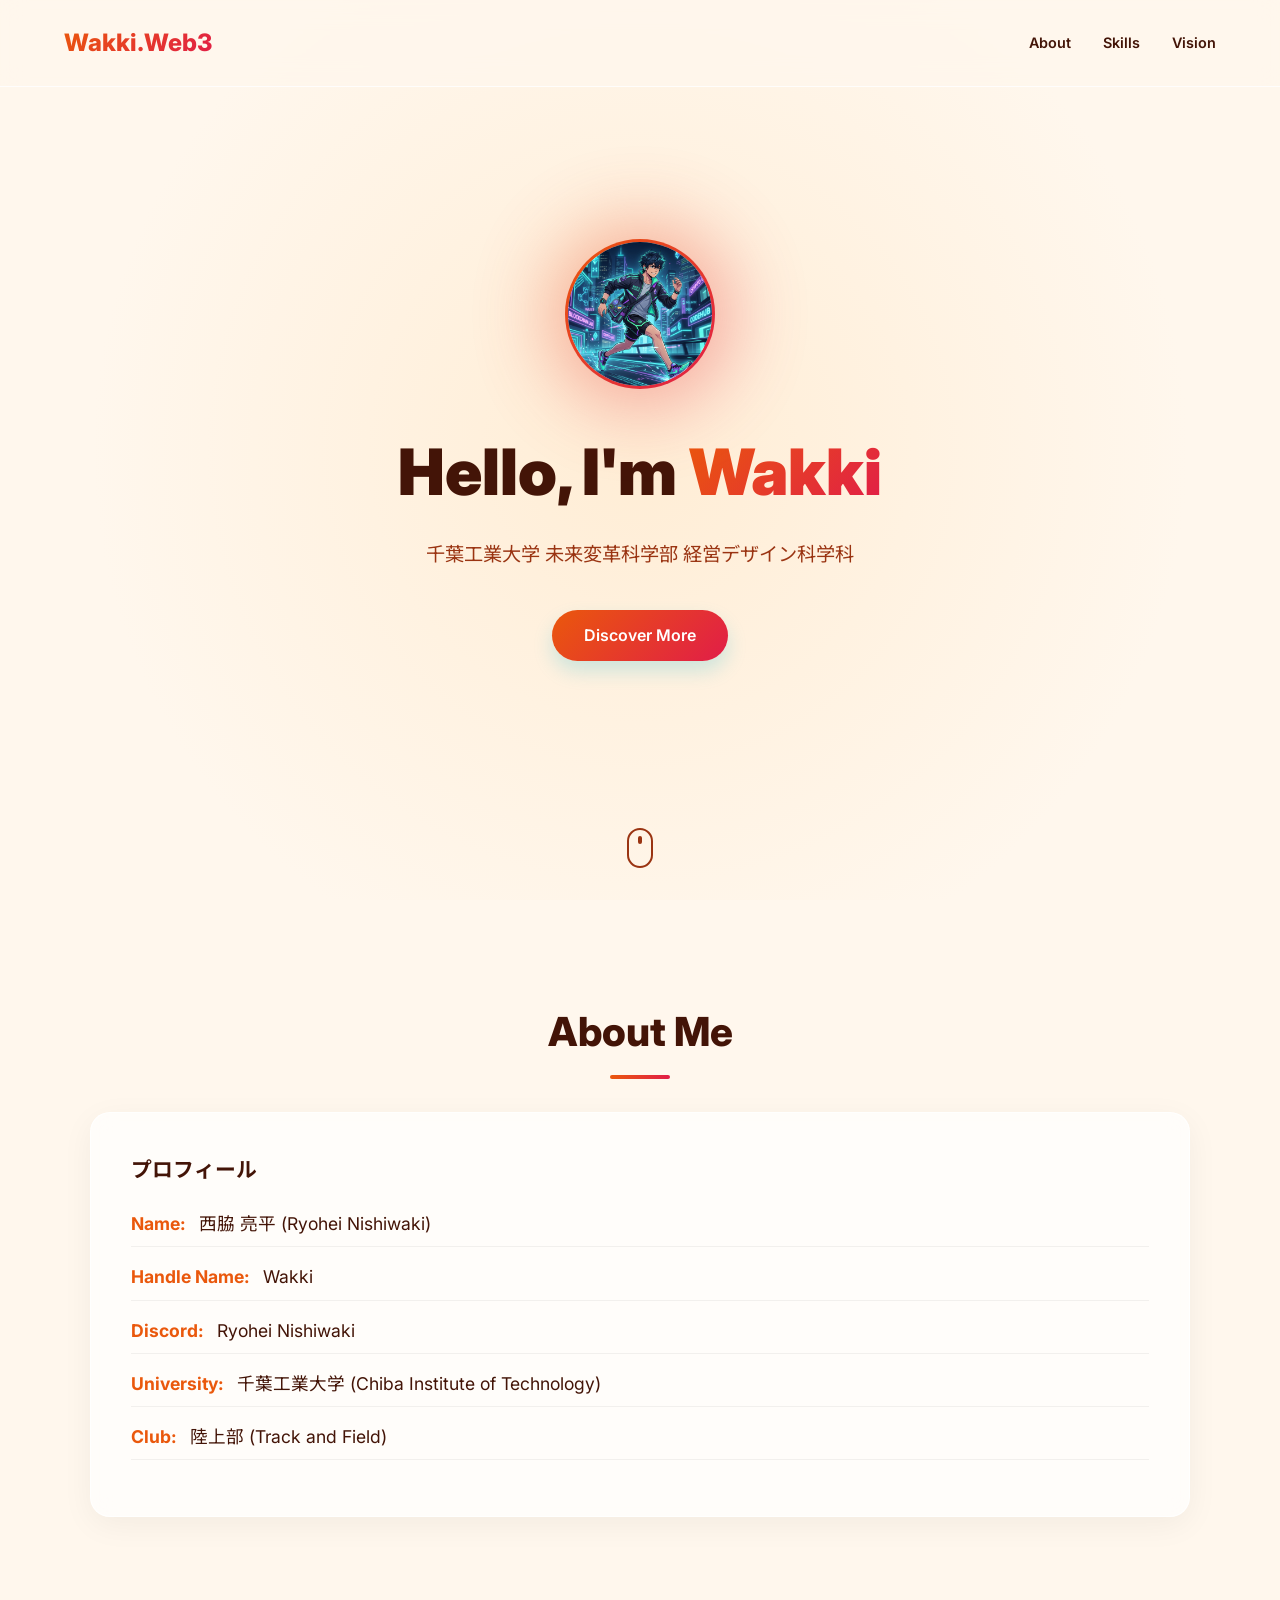
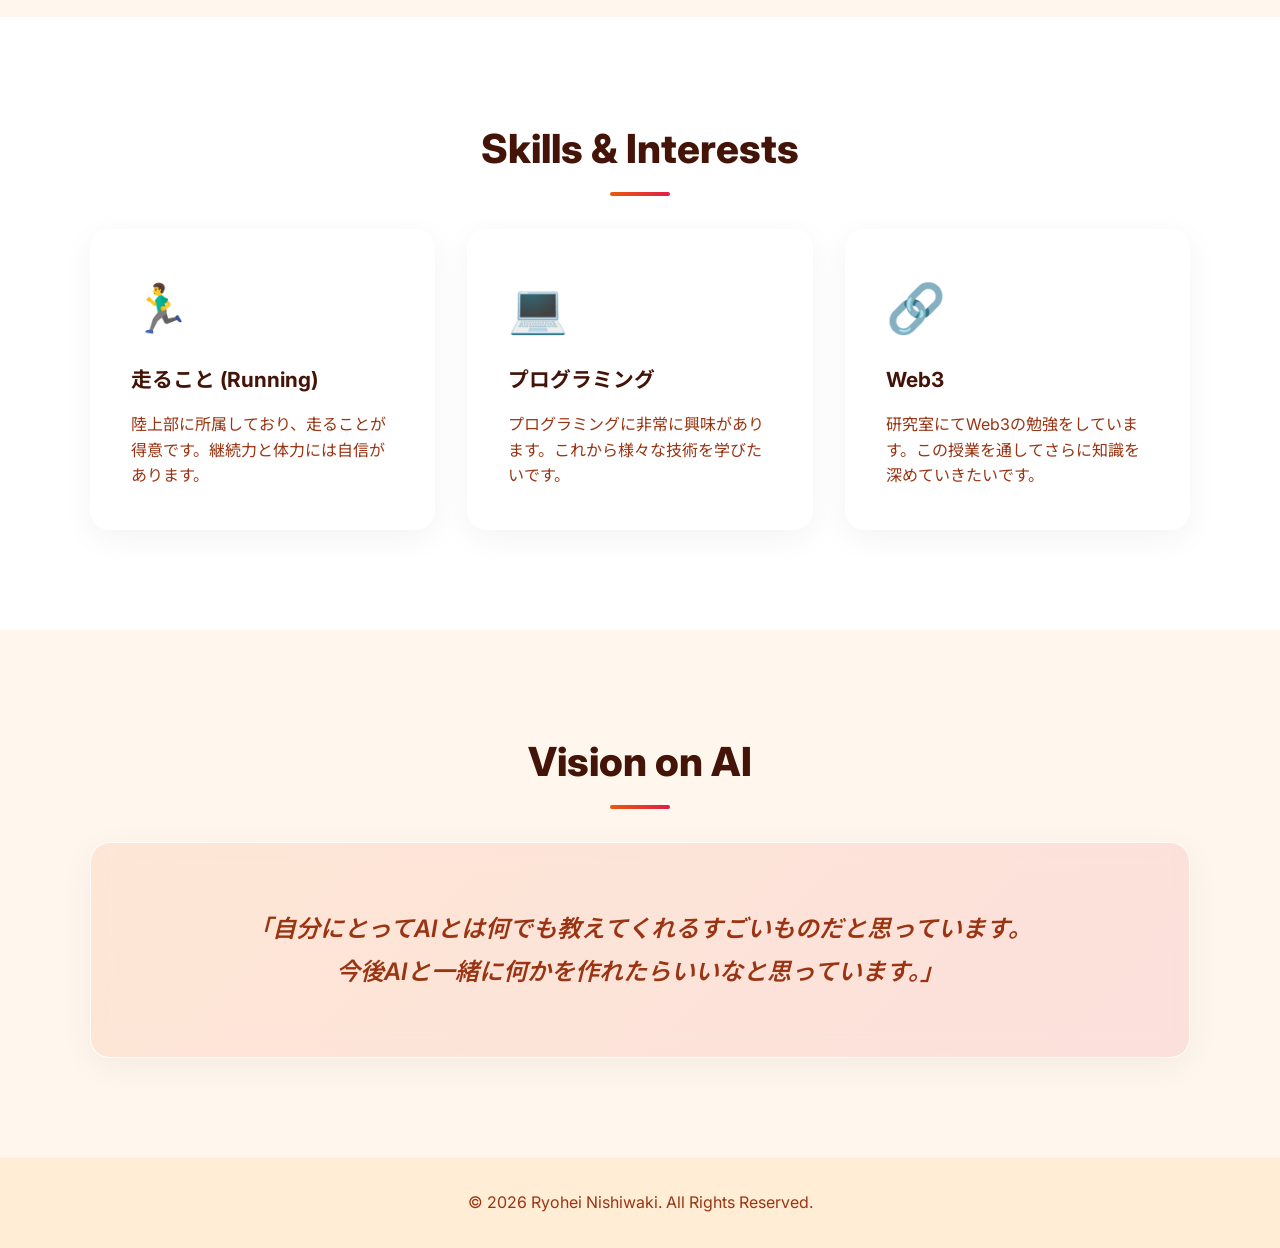
==== index.html @ 1f0b86fa "Initial commit of portfolio site" ====
<!DOCTYPE html>
<html lang="ja">
<head>
    <meta charset="UTF-8">
    <meta name="viewport" content="width=device-width, initial-scale=1.0">
    <title>Ryohei | Portfolio</title>
    <meta name="description" content="西脇亮平 (Ryohei Nishiwaki) の自己紹介ポートフォリオサイト">
    <link rel="preconnect" href="https://fonts.googleapis.com">
    <link rel="preconnect" href="https://fonts.gstatic.com" crossorigin>
    <link href="https://fonts.googleapis.com/css2?family=Inter:wght@400;600;800&family=Noto+Sans+JP:wght@400;700;900&display=swap" rel="stylesheet">
    <link rel="stylesheet" href="style.css">
</head>
<body>
    <header class="navbar">
        <div class="logo">Wakki.Web3</div>
        <nav>
            <ul>
                <li><a href="#about">About</a></li>
                <li><a href="#skills">Skills</a></li>
                <li><a href="#vision">Vision</a></li>
            </ul>
        </nav>
    </header>

    <main>
        <section id="hero" class="hero">
            <div class="hero-content">
                <div class="avatar-container animate-on-load">
                    <img src="avatar.png" alt="Ryohei Avatar" class="avatar">
                    <div class="glow"></div>
                </div>
                <h1 class="animate-on-load delay-1">Hello, I'm <span class="highlight">Wakki</span></h1>
                <p class="subtitle animate-on-load delay-2">千葉工業大学 未来変革科学部 経営デザイン科学科</p>
                <a href="#about" class="btn animate-on-load delay-3">Discover More</a>
            </div>
            <div class="scroll-indicator">
                <div class="mouse"></div>
            </div>
        </section>

        <section id="about" class="section">
            <div class="container fade-in">
                <h2 class="section-title">About Me</h2>
                <div class="card glass">
                    <div class="card-content">
                        <h3>プロフィール</h3>
                        <ul class="info-list">
                            <li><span class="label">Name:</span> 西脇 亮平 (Ryohei Nishiwaki)</li>
                            <li><span class="label">Handle Name:</span> Wakki</li>
                            <li><span class="label">Discord:</span> Ryohei Nishiwaki</li>
                            <li><span class="label">University:</span> 千葉工業大学 (Chiba Institute of Technology)</li>
                            <li><span class="label">Club:</span> 陸上部 (Track and Field)</li>
                        </ul>
                    </div>
                </div>
            </div>
        </section>

        <section id="skills" class="section bg-alt">
            <div class="container fade-in">
                <h2 class="section-title">Skills & Interests</h2>
                <div class="grid">
                    <div class="card glass hover-effect">
                        <div class="icon">🏃‍♂️</div>
                        <h3>走ること (Running)</h3>
                        <p>陸上部に所属しており、走ることが得意です。継続力と体力には自信があります。</p>
                    </div>
                    <div class="card glass hover-effect">
                        <div class="icon">💻</div>
                        <h3>プログラミング</h3>
                        <p>プログラミングに非常に興味があります。これから様々な技術を学びたいです。</p>
                    </div>
                    <div class="card glass hover-effect">
                        <div class="icon">🔗</div>
                        <h3>Web3</h3>
                        <p>研究室にてWeb3の勉強をしています。この授業を通してさらに知識を深めていきたいです。</p>
                    </div>
                </div>
            </div>
        </section>

        <section id="vision" class="section">
            <div class="container fade-in">
                <h2 class="section-title">Vision on AI</h2>
                <div class="card banner glass">
                    <p class="quote">「自分にとってAIとは何でも教えてくれるすごいものだと思っています。<br>今後AIと一緒に何かを作れたらいいなと思っています。」</p>
                </div>
            </div>
        </section>
    </main>

    <footer>
        <p>&copy; 2026 Ryohei Nishiwaki. All Rights Reserved.</p>
    </footer>

    <script src="script.js"></script>
</body>
</html>
---- style.css ----
:root {
    --bg-main: #FFF7ED;
    --bg-alt: #FFFFFF;
    --text-main: #431407;
    --text-muted: #9A3412;
    --accent-1: #EA580C;
    --accent-2: #E11D48;
    --glass-bg: rgba(255, 255, 255, 0.7);
    --glass-border: rgba(255, 255, 255, 0.8);
    --transition: all 0.4s cubic-bezier(0.16, 1, 0.3, 1);
}

* {
    margin: 0;
    padding: 0;
    box-sizing: border-box;
}

html {
    scroll-behavior: smooth;
    font-family: 'Inter', 'Noto Sans JP', sans-serif;
}

body {
    background-color: var(--bg-main);
    color: var(--text-main);
    line-height: 1.6;
    overflow-x: hidden;
}

/* Navbar */
.navbar {
    position: fixed;
    top: 0;
    width: 100%;
    padding: 1.5rem 5%;
    display: flex;
    justify-content: space-between;
    align-items: center;
    background: rgba(255, 247, 237, 0.8);
    backdrop-filter: blur(12px);
    z-index: 1000;
    border-bottom: 1px solid var(--glass-border);
}

.logo {
    font-weight: 800;
    font-size: 1.5rem;
    background: linear-gradient(135deg, var(--accent-1), var(--accent-2));
    -webkit-background-clip: text;
    -webkit-text-fill-color: transparent;
}

nav ul {
    list-style: none;
    display: flex;
    gap: 2rem;
}

nav a {
    color: var(--text-main);
    text-decoration: none;
    font-size: 0.9rem;
    font-weight: 600;
    transition: var(--transition);
}

nav a:hover {
    color: var(--accent-1);
}

/* Hero */
.hero {
    height: 100vh;
    display: flex;
    flex-direction: column;
    justify-content: center;
    align-items: center;
    text-align: center;
    position: relative;
    padding: 0 5%;
    background: radial-gradient(circle at center, #FFEDD5 0%, var(--bg-main) 70%);
}

.avatar-container {
    position: relative;
    width: 150px;
    height: 150px;
    margin: 0 auto 2rem;
    border-radius: 50%;
    z-index: 1;
}

.avatar {
    width: 100%;
    height: 100%;
    border-radius: 50%;
    object-fit: cover;
    border: 3px solid transparent;
    background: linear-gradient(var(--bg-main), var(--bg-main)) padding-box,
                linear-gradient(135deg, var(--accent-1), var(--accent-2)) border-box;
}

.glow {
    position: absolute;
    top: 50%;
    left: 50%;
    transform: translate(-50%, -50%);
    width: 180px;
    height: 180px;
    background: linear-gradient(135deg, var(--accent-1), var(--accent-2));
    border-radius: 50%;
    filter: blur(40px);
    opacity: 0.4;
    z-index: -1;
    animation: pulse 4s infinite alternate;
}

@keyframes pulse {
    0% { opacity: 0.3; transform: translate(-50%, -50%) scale(0.9); }
    100% { opacity: 0.6; transform: translate(-50%, -50%) scale(1.1); }
}

h1 {
    font-size: 4rem;
    font-weight: 900;
    margin-bottom: 1rem;
}

.highlight {
    background: linear-gradient(135deg, var(--accent-1), var(--accent-2));
    -webkit-background-clip: text;
    -webkit-text-fill-color: transparent;
}

.subtitle {
    font-size: 1.2rem;
    color: var(--text-muted);
    margin-bottom: 2.5rem;
    max-width: 600px;
}

.btn {
    display: inline-block;
    padding: 0.8rem 2rem;
    background: linear-gradient(135deg, var(--accent-1), var(--accent-2));
    color: white;
    text-decoration: none;
    border-radius: 30px;
    font-weight: 600;
    transition: var(--transition);
    box-shadow: 0 10px 20px rgba(6, 182, 212, 0.2);
}

.btn:hover {
    transform: translateY(-3px);
    box-shadow: 0 15px 25px rgba(139, 92, 246, 0.3);
}

.scroll-indicator {
    position: absolute;
    bottom: 2rem;
    left: 50%;
    transform: translateX(-50%);
}

.mouse {
    width: 26px;
    height: 40px;
    border: 2px solid var(--text-muted);
    border-radius: 20px;
    position: relative;
}

.mouse::before {
    content: '';
    position: absolute;
    top: 6px;
    left: 50%;
    transform: translateX(-50%);
    width: 4px;
    height: 8px;
    background: var(--text-muted);
    border-radius: 2px;
    animation: scroll 1.5s infinite;
}

@keyframes scroll {
    0% { transform: translate(-50%, 0); opacity: 1; }
    100% { transform: translate(-50%, 15px); opacity: 0; }
}

/* Sections */
.section {
    padding: 100px 5%;
}

.bg-alt {
    background-color: var(--bg-alt);
}

.container {
    max-width: 1100px;
    margin: 0 auto;
}

.section-title {
    font-size: 2.5rem;
    font-weight: 800;
    margin-bottom: 3rem;
    text-align: center;
    position: relative;
}

.section-title::after {
    content: '';
    position: absolute;
    bottom: -15px;
    left: 50%;
    transform: translateX(-50%);
    width: 60px;
    height: 4px;
    background: linear-gradient(90deg, var(--accent-1), var(--accent-2));
    border-radius: 2px;
}

/* Glassmorphism */
.glass {
    background: var(--glass-bg);
    backdrop-filter: blur(12px);
    border: 1px solid var(--glass-border);
    border-radius: 20px;
    padding: 2.5rem;
    box-shadow: 0 8px 32px rgba(0, 0, 0, 0.05);
}

.info-list {
    list-style: none;
    margin-top: 1.5rem;
}

.info-list li {
    margin-bottom: 1rem;
    font-size: 1.1rem;
    border-bottom: 1px solid rgba(0,0,0,0.05);
    padding-bottom: 0.5rem;
}

.label {
    font-weight: 700;
    color: var(--accent-1);
    margin-right: 0.5rem;
}

/* Grid */
.grid {
    display: grid;
    grid-template-columns: repeat(auto-fit, minmax(300px, 1fr));
    gap: 2rem;
}

.hover-effect {
    transition: var(--transition);
}

.hover-effect:hover {
    transform: translateY(-10px);
    border-color: rgba(234, 88, 12, 0.3);
    box-shadow: 0 15px 30px rgba(0,0,0,0.1);
}

.icon {
    font-size: 3rem;
    margin-bottom: 1rem;
}

.card h3 {
    margin-bottom: 1rem;
    font-size: 1.3rem;
}

.card p {
    color: var(--text-muted);
}

.banner {
    text-align: center;
    padding: 4rem 2rem;
    background: linear-gradient(135deg, rgba(234, 88, 12, 0.1), rgba(225, 29, 72, 0.1));
}

.quote {
    font-size: 1.5rem;
    font-weight: 600;
    font-style: italic;
    line-height: 1.8;
}

/* Footer */
footer {
    text-align: center;
    padding: 2rem;
    background: #FFEDD5;
    color: var(--text-muted);
}

/* Responsive */
@media (max-width: 768px) {
    h1 { font-size: 2.5rem; }
    .logo { font-size: 1.2rem; }
    nav ul { gap: 1rem; }
    .section { padding: 80px 5%; }
}

/* Initial States for Animations */
.animate-on-load {
    opacity: 0;
    transform: translateY(30px);
}

.fade-in {
    opacity: 0;
    transform: translateY(50px);
    transition: opacity 0.8s ease-out, transform 0.8s ease-out;
}

.fade-in.visible {
    opacity: 1;
    transform: translateY(0);
}
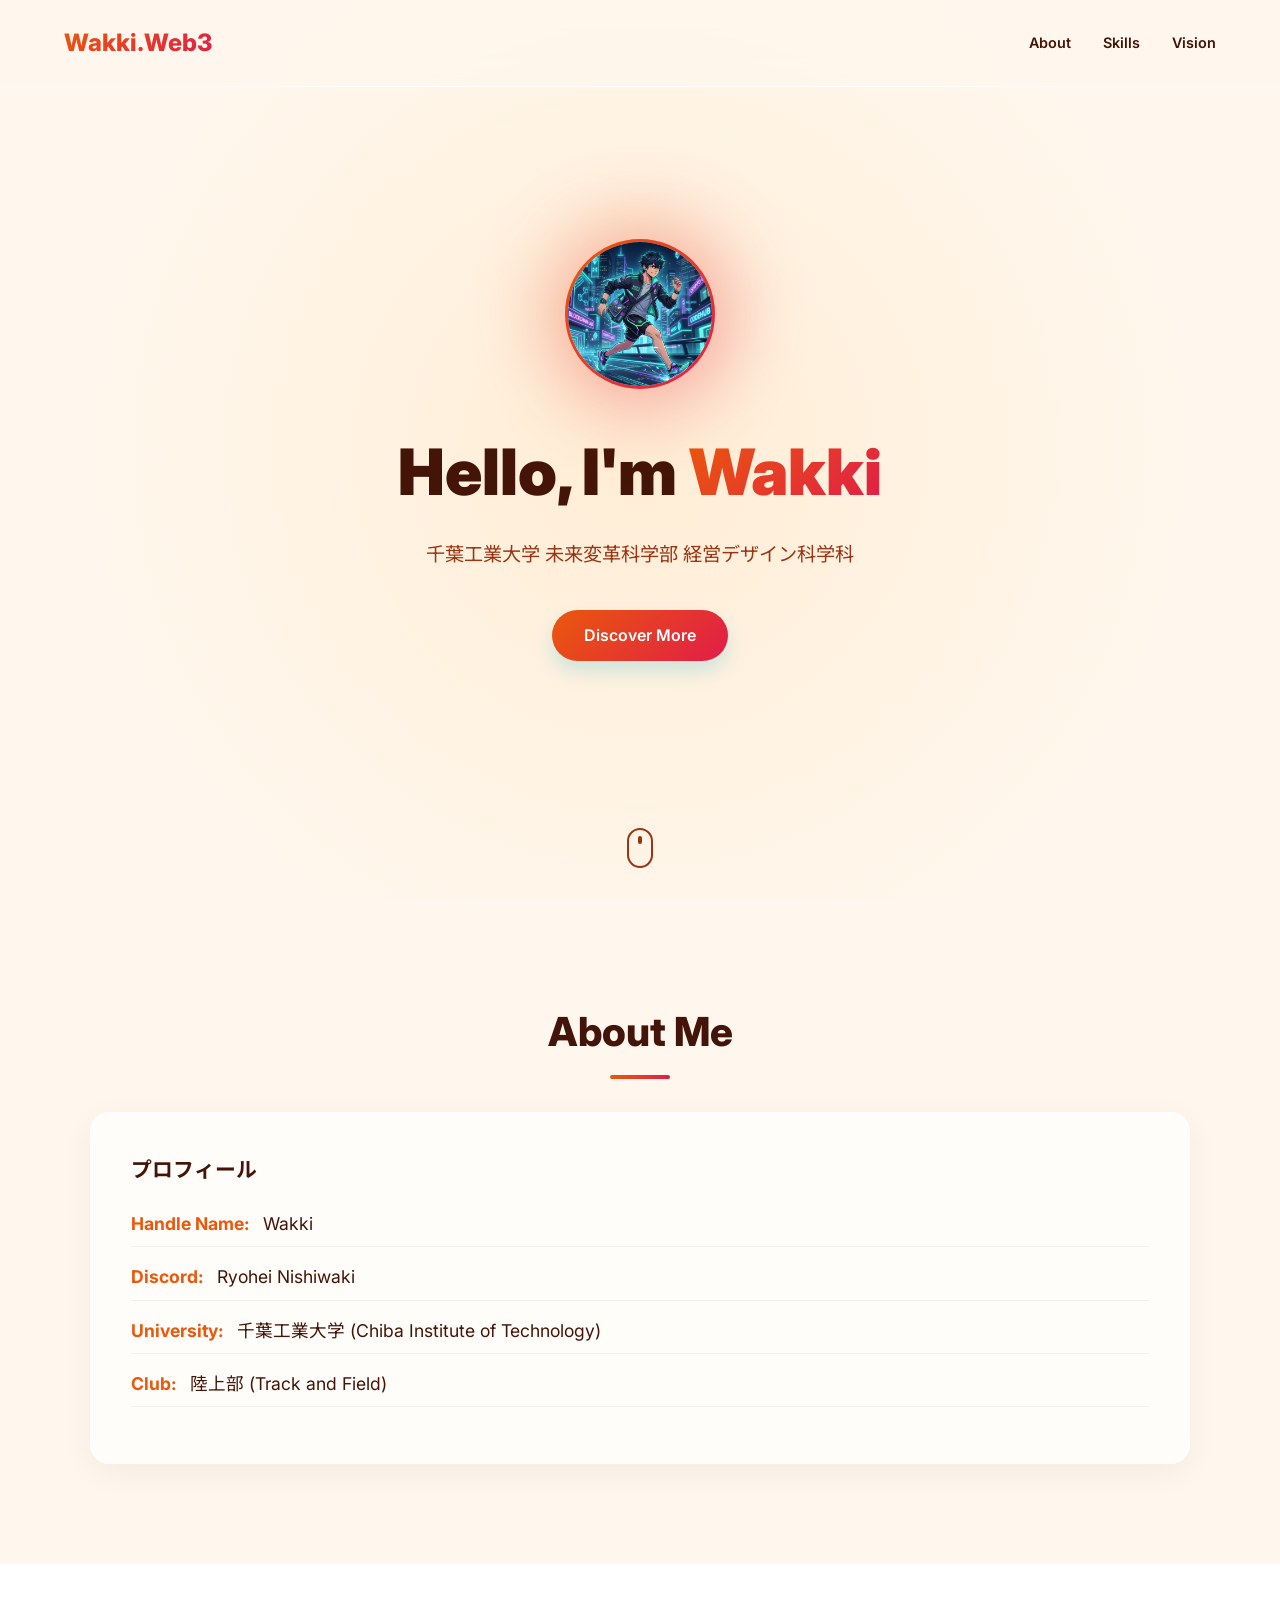
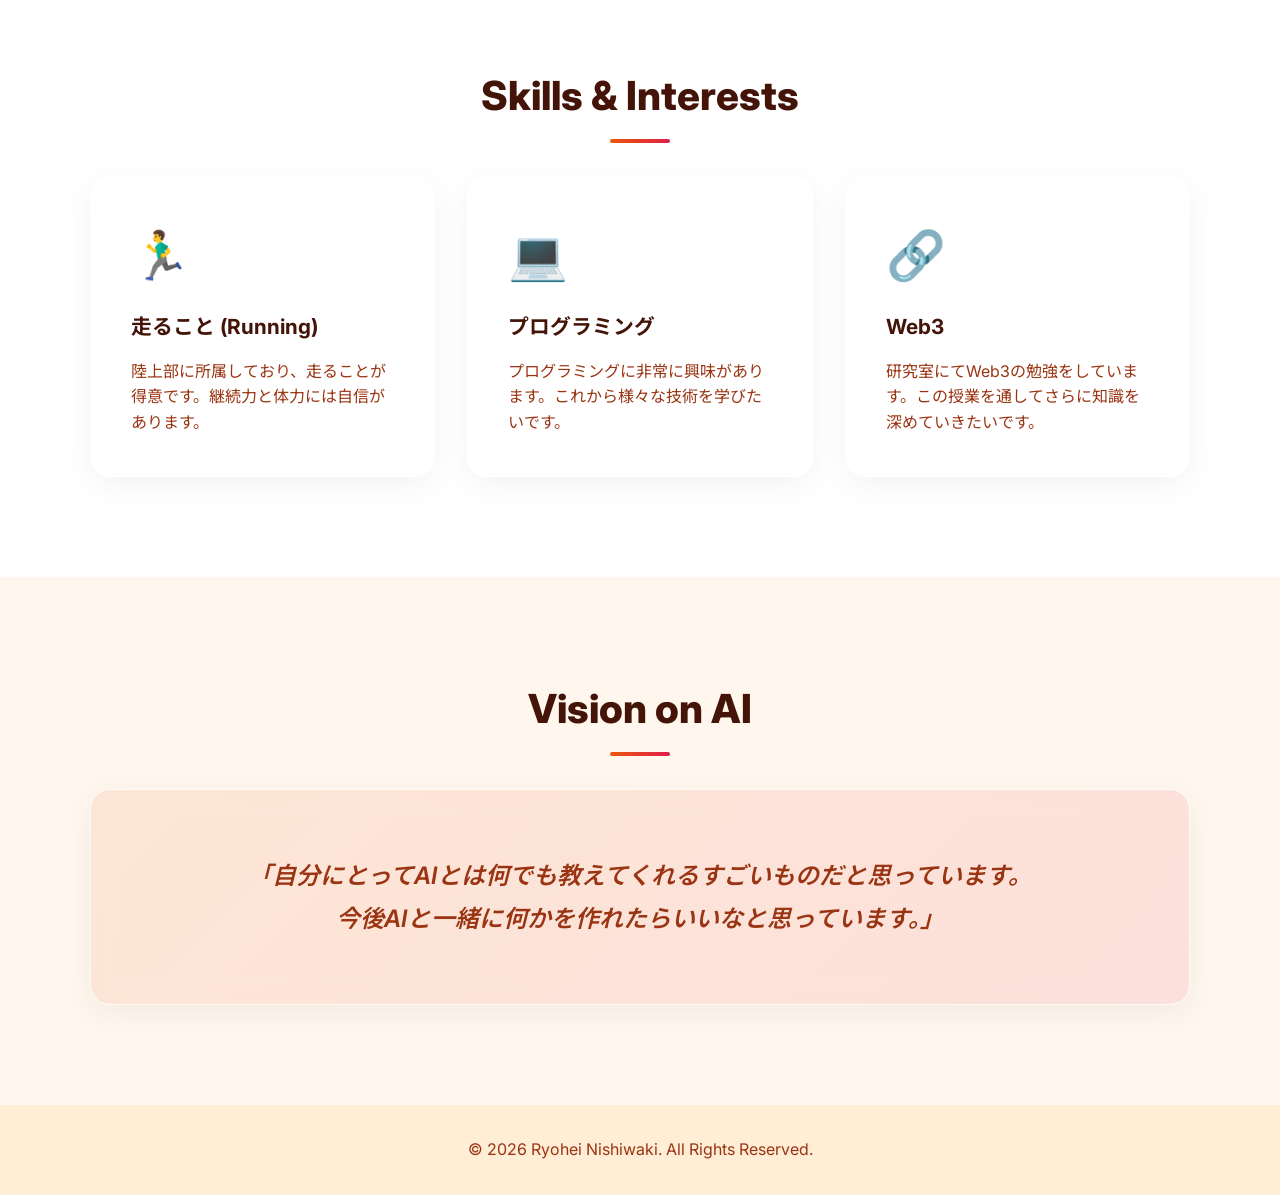
==== commit 74cd3543: "Remove Name from profile" ====
--- a/index.html
+++ b/index.html
@@ -45,7 +45,6 @@
                     <div class="card-content">
                         <h3>プロフィール</h3>
                         <ul class="info-list">
-                            <li><span class="label">Name:</span> 西脇 亮平 (Ryohei Nishiwaki)</li>
                             <li><span class="label">Handle Name:</span> Wakki</li>
                             <li><span class="label">Discord:</span> Ryohei Nishiwaki</li>
                             <li><span class="label">University:</span> 千葉工業大学 (Chiba Institute of Technology)</li>
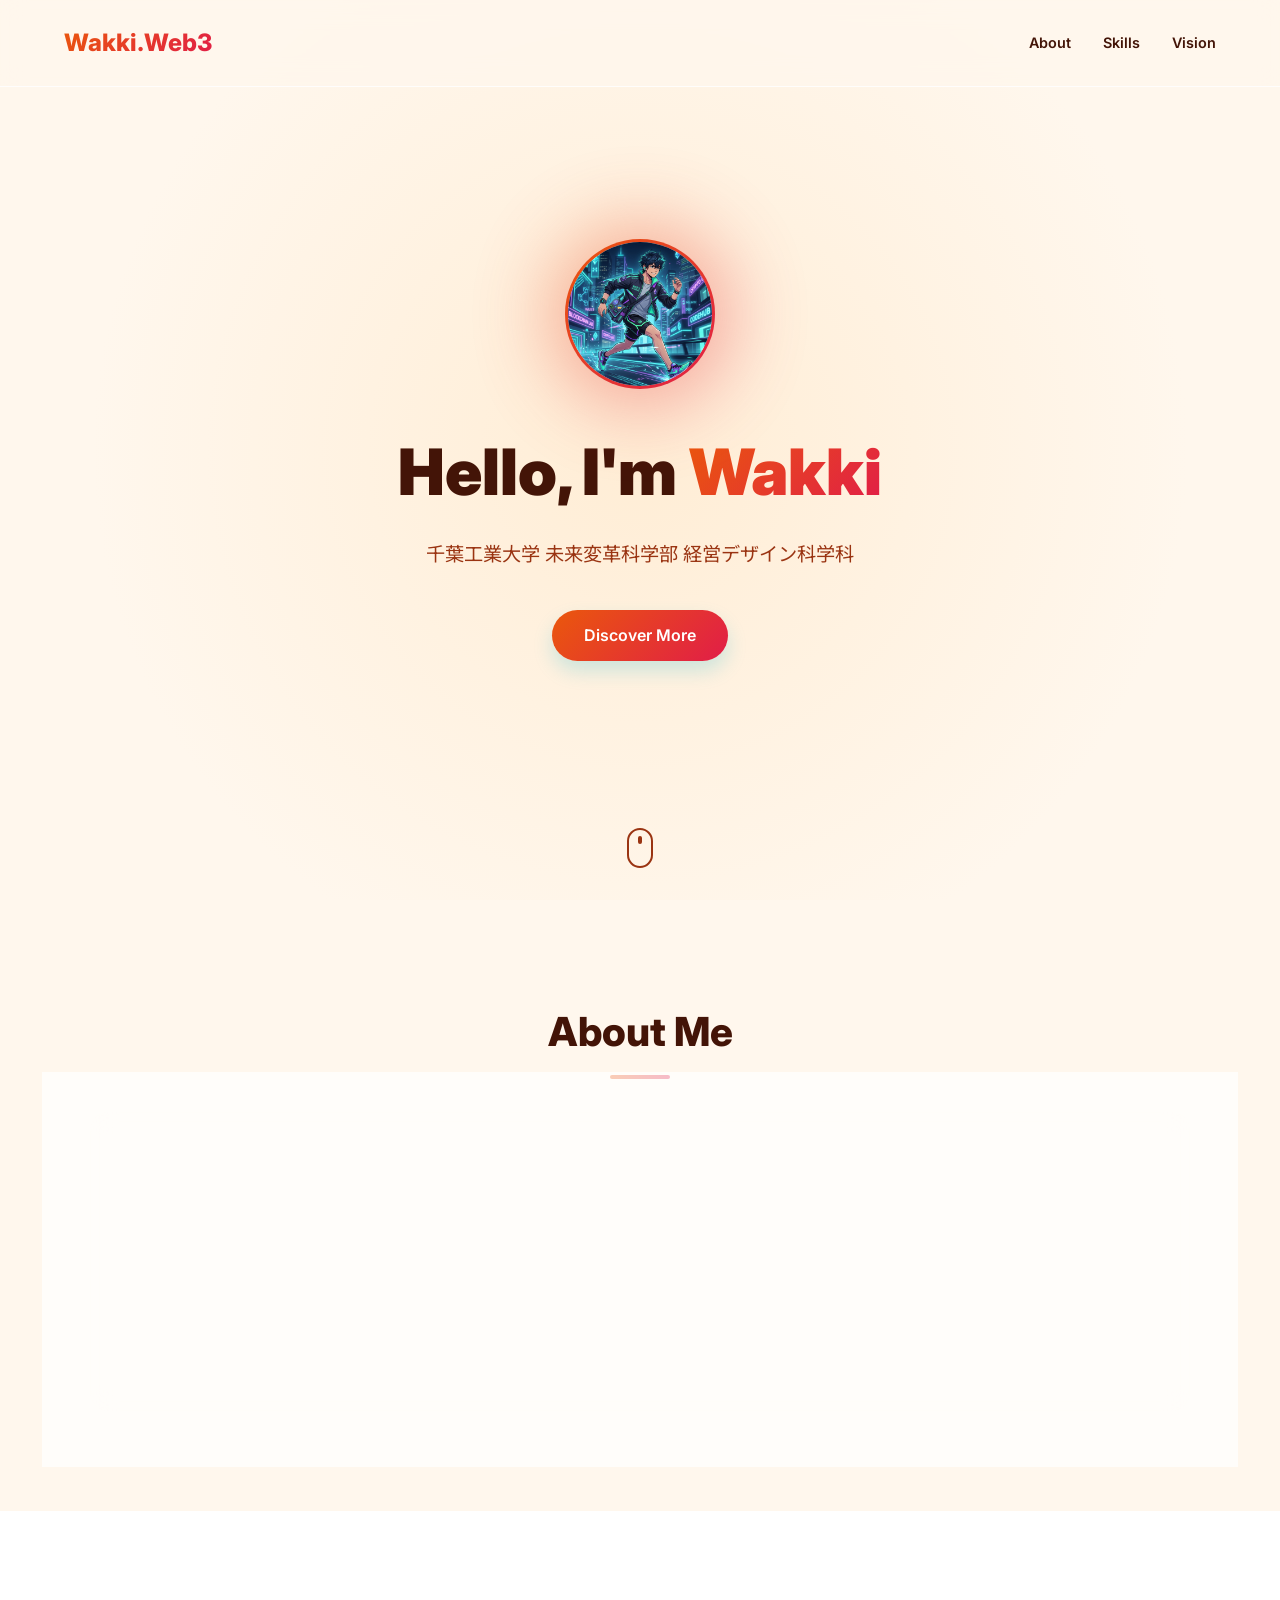
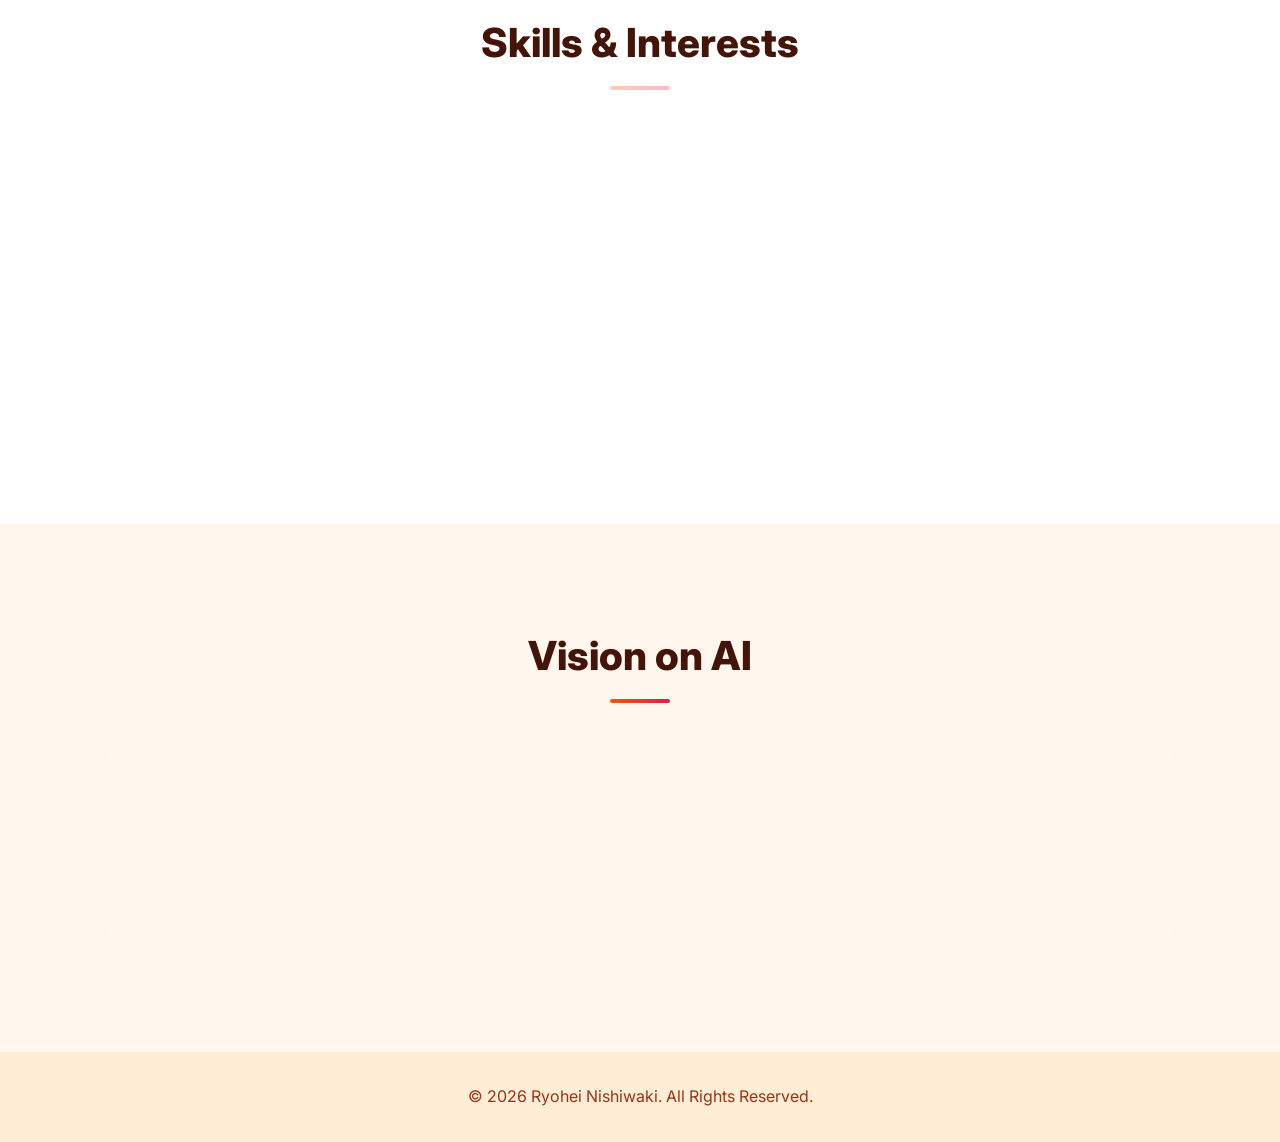
==== commit aa561330: "Remove Discord from profile" ====
--- a/index.html
+++ b/index.html
@@ -46,7 +46,6 @@
                         <h3>プロフィール</h3>
                         <ul class="info-list">
                             <li><span class="label">Handle Name:</span> Wakki</li>
-                            <li><span class="label">Discord:</span> Ryohei Nishiwaki</li>
                             <li><span class="label">University:</span> 千葉工業大学 (Chiba Institute of Technology)</li>
                             <li><span class="label">Club:</span> 陸上部 (Track and Field)</li>
                         </ul>
